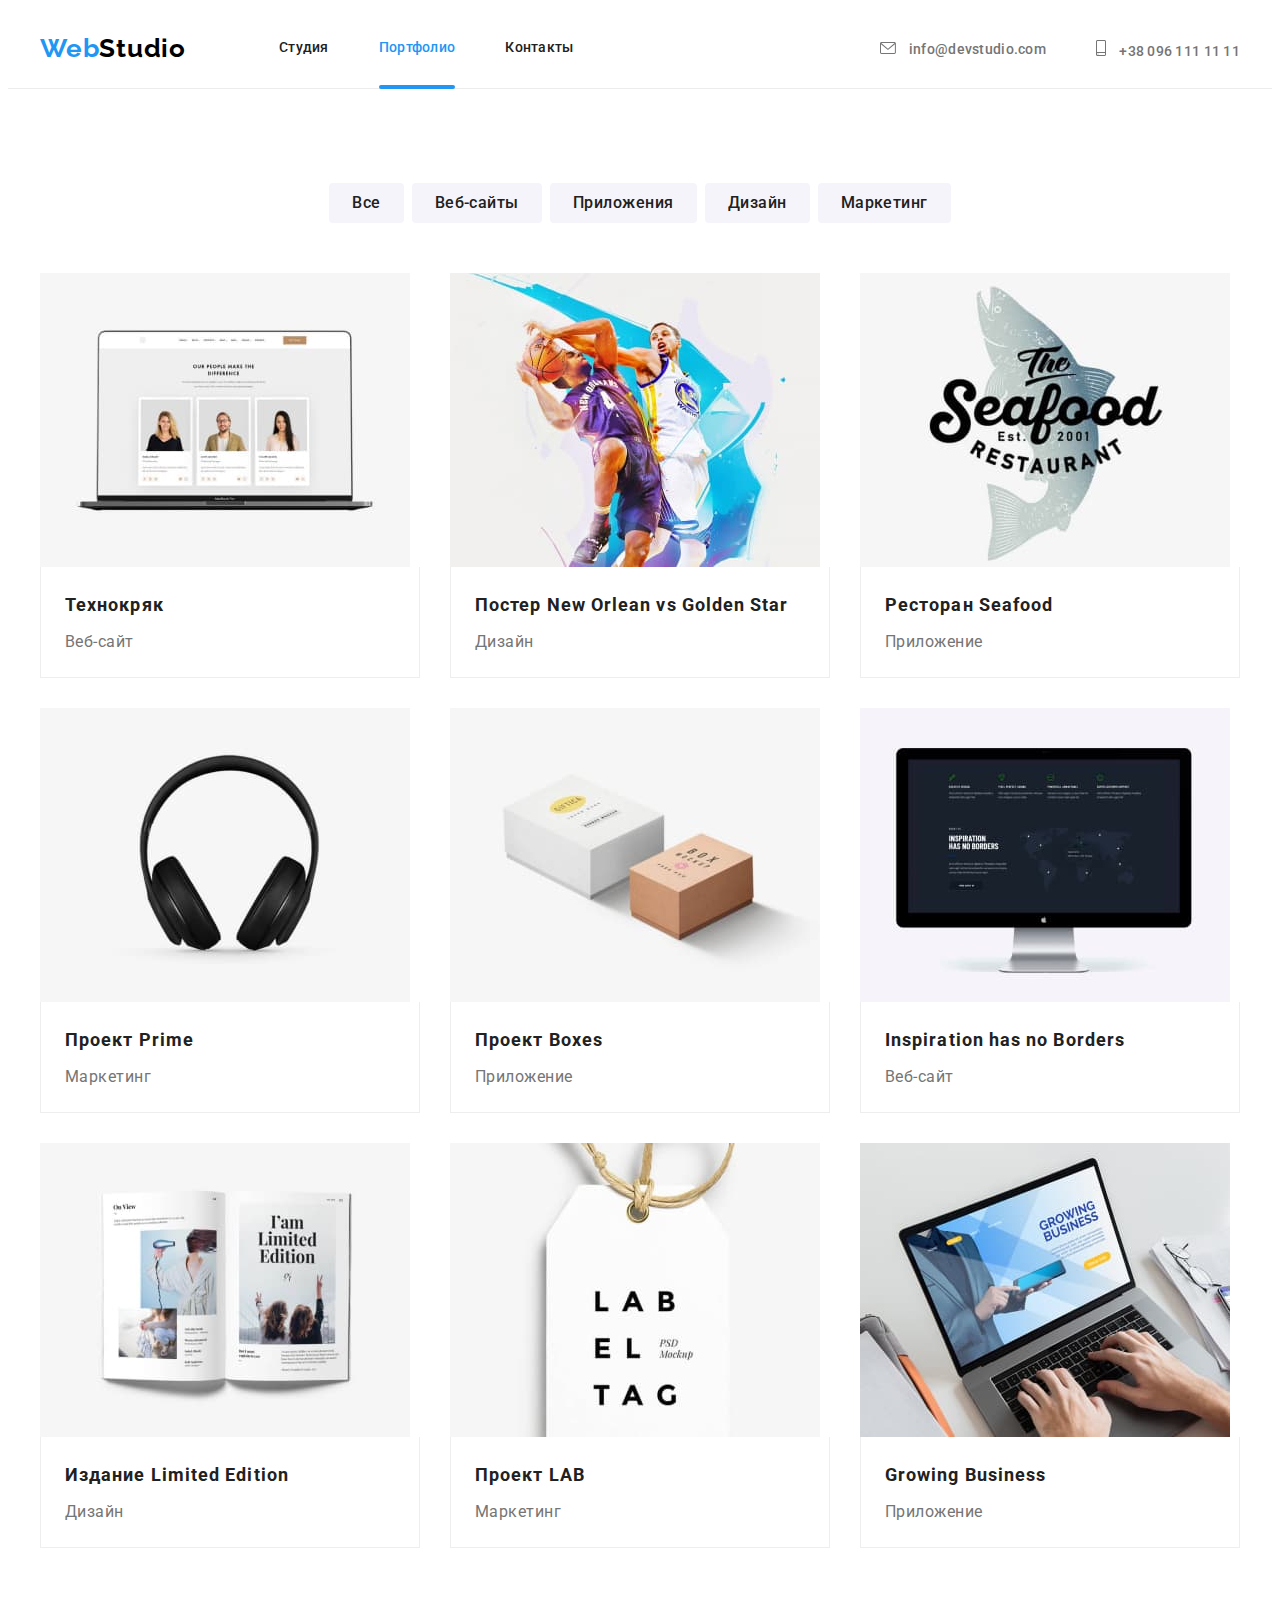
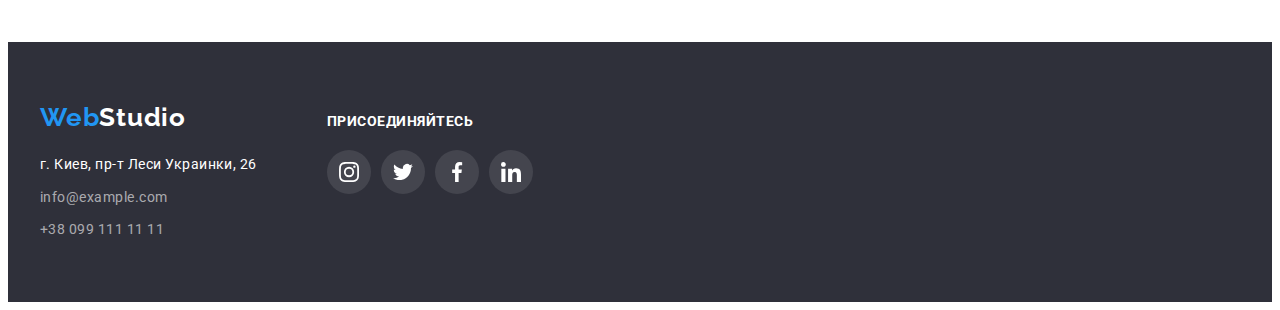
==== portfolio.html @ 444ab46c "Добавляет файлы" ====
<!DOCTYPE html>
<html lang="ru">
<head>
    <meta charset="UTF-8">
    <meta http-equiv="X-UA-Compatible" content="IE=edge">
    <meta name="viewport" content="width=device-width, initial-scale=1.0">
    <title>Portfolio</title>
    <link rel="preconnect" href="https://fonts.googleapis.com">
    <link rel="preconnect" href="https://fonts.gstatic.com" crossorigin>
    <link href="https://fonts.googleapis.com/css2?family=Raleway:wght@700&family=Roboto:wght@400;500;700;900&display=swap"
        rel="stylesheet">
    <link rel="stylesheet" href="https://cdnjs.cloudflare.com/ajax/libs/modern-normalize/1.1.0/modern-normalize.min.css"
        integrity="sha512-wpPYUAdjBVSE4KJnH1VR1HeZfpl1ub8YT/NKx4PuQ5NmX2tKuGu6U/JRp5y+Y8XG2tV+wKQpNHVUX03MfMFn9Q=="
        crossorigin="anonymous" referrerpolicy="no-referrer" />
    <link rel="stylesheet" href="./css/style.css" />
</head>
<body>
    <header class="header">
        <div class="container">
            <nav class="header-nav">
                <a href="" lang="en" class="logo-web">Web<span lang="en" class="logo-studio">Studio</span>
                </a>
                <ul class="site-nav list">
                    <li class="item"><a href="./index.html" class="link">Студия</a></li>
                    <li class="item"><a href="./portfolio.html" class="link current">Портфолио</a></li>
                    <li class="item"><a href="" class="link">Контакты</a></li>
                </ul>
            </nav>
            <ul class="header-list list">
                <li class="item">
                    <a href="mailto:info@devstudio.com" class="link-mail">
                        <svg class="mail-icon" width="16" height="12">
                            <use href="./images/icons.svg#mail"></use>
                        </svg>
                        info@devstudio.com</a>
                </li>
                <li class="item">
                    <a href="tel:+380961111111" class="link-tel">
                        <svg class="tel-icon" width="10" height="16">
                            <use href="./images/icons.svg#tel"></use>
                        </svg>
                        +38 096 111 11 11</a>
                </li>
            </ul>
        </div>
    </header>
    <main>
        <section class="section">
            <div class="container">
                <h1 class="visually-hidden">Наши проекты</h1>
                <ul class="filters list">
                    <li class="item"><button type="button" class="button">Все</button></li>
                    <li class="item"><button type="button" class="button">Веб-сайты</button></li>
                    <li class="item"><button type="button" class="button">Приложения</button></li>
                    <li class="item"><button type="button" class="button">Дизайн</button></li>
                    <li class="item"><button type="button" class="button">Маркетинг</button></li>
                </ul>
                <ul class="project-list list">
                    <li class="project-item">
                        <a href="" class="project-item-link">
                            <div class="project-overlay">
                                <img 
                                src="./images/project1.jpg" 
                                alt
                                width="370"
                                height="294"/>
                                <p class="text-overlay">Технокряк это современная площадка распространения коронавируса. Компании используют эту
                                    платформу для цифрового шпионажа и атак на защищённые сервера конкурентов.</p>
                            </div>
                            <div class="project-item-content">
                                <h2 class="title">Технокряк</h2>
                                <p class="text">Веб-сайт</p>
                            </div>
                        </a>
                    </li>
                    <li class="project-item">
                        <a href="" class="project-item-link">
                            <div class="project-overlay">
                                <img 
                                src="./images/project2.jpg" 
                                alt="постер баскетболистов"
                                width="370"
                                height="294"/>
                                <p class="text-overlay">Технокряк это современная площадка распространения коронавируса. Компании используют эту
                                    платформу для цифрового шпионажа и атак на защищённые сервера конкурентов.</p>
                            </div>
                            <div class="project-item-content">
                                <h2 class="title">Постер <span lang="en">New Orlean vs Golden Star</span></h2>
                                <p class="text">Дизайн</p>
                            </div>
                        </a>
                    </li>
                    <li class="project-item">
                        <a href="" class="project-item-link">
                            <div class="project-overlay">
                                <img 
                                src="./images/project3.jpg" 
                                alt="логотип морского ресторана"
                                width="370"
                                height="294"/>
                                <p class="text-overlay">Технокряк это современная площадка распространения коронавируса. Компании используют эту
                                    платформу для цифрового шпионажа и атак на защищённые сервера конкурентов.</p>
                            </div>
                            <div class="project-item-content">
                                <h2 class="title">Ресторан <span lang="en">Seafood</span></h2>
                                <p class="text">Приложение</p>
                            </div>
                        </a>
                    </li>
                    <li class="project-item">
                        <a href="" class="project-item-link">
                            <div class="project-overlay">
                                <img 
                                src="./images/project4.jpg" 
                                alt="беспроводные наушники"
                                width="370"
                                height="294"/>
                                <p class="text-overlay">Технокряк это современная площадка распространения коронавируса. Компании используют эту
                                    платформу для цифрового шпионажа и атак на защищённые сервера конкурентов.</p>
                            </div>
                            <div class="project-item-content">
                                <h2 class="title">Проект <span lang="en">Prime</span></h2>
                                <p class="text">Маркетинг</p>
                            </div>
                        </a>
                    </li>
                    <li class="project-item">
                        <a href="" class="project-item-link">
                            <div class="project-overlay">
                                <img 
                                src="./images/project5.jpg" 
                                alt="белая и коричневая коробки"
                                width="370"
                                height="294"/>
                                <p class="text-overlay">Технокряк это современная площадка распространения коронавируса. Компании используют эту
                                    платформу для цифрового шпионажа и атак на защищённые сервера конкурентов.</p>
                            </div>
                            <div class="project-item-content">
                                <h2 class="title">Проект <span lang="en">Boxes</span></h2>
                                <p class="text">Приложение</p>
                            </div>
                        </a>
                    </li>
                    <li class="project-item">
                        <a href="" class="project-item-link">
                            <div class="project-overlay">
                                <img 
                                src="./images/project6.jpg" 
                                alt="монитор"
                                width="370"
                                height="294"/>
                                <p class="text-overlay">Технокряк это современная площадка распространения коронавируса. Компании используют эту
                                    платформу для цифрового шпионажа и атак на защищённые сервера конкурентов.</p>
                            </div>
                            <div class="project-item-content">
                                <h2 lang="en" class="title">Inspiration has no Borders</h2>
                                <p class="text">Веб-сайт</p>
                            </div>
                        </a>
                    </li>
                    <li class="project-item">
                        <a href="" class="project-item-link">
                            <div class="project-overlay">
                                <img 
                                src="./images/project7.jpg" 
                                alt="раскрытая книга"
                                width="370"
                                height="294"/>
                                <p class="text-overlay">Технокряк это современная площадка распространения коронавируса. Компании используют эту
                                    платформу для цифрового шпионажа и атак на защищённые сервера конкурентов.</p>
                            </div>
                            <div class="project-item-content">
                                <h2 class="title">Издание <span lang="en">Limited Edition</span></h2>
                                <p class="text">Дизайн</p>
                            </div>
                        </a>
                    </li>
                    <li class="project-item">
                        <a href="" class="project-item-link">
                            <div class="project-overlay">
                                <img 
                                src="./images/project8.jpg" 
                                alt="белая бирка с латинскими буквами"
                                width="370"
                                height="294"/>
                                <p class="text-overlay">Технокряк это современная площадка распространения коронавируса. Компании используют эту
                                    платформу для цифрового шпионажа и атак на защищённые сервера конкурентов.</p>
                            </div>
                            <div class="project-item-content">
                                <h2 class="title">Проект <span lang="en">LAB</span></h2>
                                <p class="text">Маркетинг</p>
                            </div>
                        </a>
                    </li>
                    <li class="project-item">
                        <a href="" class="project-item-link">
                            <div class="project-overlay">
                                <img 
                                src="./images/project9.jpg" 
                                alt="разработчик пишет приложение на ноутбуке"
                                width="370"
                                height="294"/>
                                <p class="text-overlay">Технокряк это современная площадка распространения коронавируса. Компании используют эту
                                    платформу для цифрового шпионажа и атак на защищённые сервера конкурентов.</p>
                            </div>
                            <div class="project-item-content">
                                <h2 lang="en" class="title">Growing Business</h2>
                                <p class="text">Приложение</p>
                            </div>
                        </a>
                    </li>
                </ul>
            </div>
        </section>
    </main>
    <footer class="footer">
        <div class="container footer-container">
            <div class="address-container">
                <a href="" lang="en" class="logo-web">Web<span lang="en" class="logo-studio">Studio</span>
                </a>
                <address>
                    <ul class="address-list list">
                        <li class="item">
                            <a href="https://www.google.com/maps/d/viewer?msa=0&mid=10uSM3H-mIU3GznYo2szRIEphczw&ll=50.42732700000001%2C30.538092&z=17#:~:text=%3Ciframe%20src%3D%22https%3A//www.google.com/maps/d/embed%3Fmid%3D10uSM3H%2DmIU3GznYo2szRIEphczw%26ehbc%3D2E312F%22%20width%3D%22640%22%20height%3D%22480%22%3E%3C/iframe%3E"
                                target="_blank" rel="noopener noreferrer nofollow" class="link-address">г. Киев, пр-т Леси
                                Украинки, 26
                            </a>
                        </li>
                        <li class="item">
                            <a href="mailto:info@example.com" class="link-mail">info@example.com</a>
                        </li>
                        <li class="item">
                            <a href="tel:+380991111111" class="link-tel">+38 099 111 11 11</a>
                        </li>
                    </ul>
                </address>
            </div>
            <div class="footer-socials">
                <p class="text">присоединяйтесь</p>
                <ul class="social-links list">
                    <li class="item">
                        <a href="" class="footer-social link">
                            <svg class="icon" width="20" height="20">
                                <use href="./images/icons.svg#instagram"></use>
                            </svg>
                        </a>
                    </li>
                    <li class="item">
                        <a href="" class="footer-social link">
                            <svg class="icon" width="20" height="20">
                                <use href="./images/icons.svg#twitter"></use>
                            </svg>
                        </a>
                    </li>
                    <li class="item">
                        <a href="" class="footer-social link">
                            <svg class="icon" width="20" height="20">
                                <use href="./images/icons.svg#facebook"></use>
                            </svg>
                        </a>
                    </li>
                    <li class="item">
                        <a href="" class="footer-social link">
                            <svg class="icon" width="20" height="20">
                                <use href="./images/icons.svg#linkedin"></use>
                            </svg>
                        </a>
                    </li>
                </ul>
            </div>
        </div>
    </footer>
</body>
</html>
---- css/style.css ----
/* цвет основного текста: #757575 */
/* цвет вторичного текста: #212121 */
/* акцент: #2196F3 */
/* белый цвет: #FFFFFF */
/* черный цвет: #000000 */
/* вторичный цвет фона страницы: #F5F4FA */
/* цвет фона герой: #C4C4C4 */
/* цвет градиента герой: rgba(47, 48, 58, 0.4) */ 
/* цвет фона футера: #2F303A */
/* цвет фона кнопки заказать услугу: #188CE8 */
/* цвет текста почты и телефона в футере: rgba(255, 255, 255, 0.6) */
/* цвет канта карточек проекта: #EEEEEEE */
/* цвет границы хэдера: #ECECEC */
/* цвет иконок социальных сетей в нашей команде: #AFB1B8 */
/* цвет фона иконок футера: rgba(255, 255, 255, 0.1) */
/* цвет фона label: rgba(47, 48, 58, 0.8) */
/* цвет фона overlay модального окна: rgba(0, 0, 0, 0.2) */
/* цвет фона overlay карточки проекта: rgba(33, 150, 243, 0.9) */

/* отступ между карточками: 30px */
/* функция временного перехода: cubic-bezier(0.4, 0, 0.2, 1) */

/* -----Общие стили----- */
:root {
    --primary-text-color: #757575;
    --title-text-color:  #212121;
    --accent-color: #2196F3;
    --white-color: #FFFFFF;
    --black-color: #000000;
    --secondary-background-color: #F5F4FA;
    --background-color-hero: #C4C4C4;
    --background-color-gradient: rgba(47, 48, 58, 0.4);
    --background-footer-color: #2F303A;
    --background-color-btn-order: #188CE8;
    --text-adress-color: rgba(255, 255, 255, 0.6);
    --border-project-color: #EEEEEE;
    --border-header-color: #ECECEC;
    --icon-color: #AFB1B8;
    --icon-background-footer: rgba(255, 255, 255, 0.1);
    --background-color-label: rgba(47, 48, 58, 0.8);
    --background-overlay-modal: rgba(0, 0, 0, 0.2);
    --overlay-project-card: rgba(33, 150, 243, 0.9);

    --card-gap: 30px;
    --timing-function: cubic-bezier(0.4, 0, 0.2, 1);
}

p, h1, h2, h3, h4, h5, h6 {
    margin: 0;
}

img {
    display: block; 
    max-width: 100%;
    height: auto;
}

body {
    background-color: var(--white-color);
    color: var(--primary-text-color);
    font-family: "Roboto", sans-serif;
    letter-spacing: 0.03em;
}

.list {
    list-style: none;
    margin: 0;
    padding: 0;
}

a {
    text-decoration: none;
}

.container {
    width: 1200px;
    padding-left: 15px;
    padding-right: 15px;
    margin-right: auto;
    margin-left: auto;
}

.visually-hidden {
    position: absolute;
    white-space: nowrap;
    width: 1px;
    height: 1px;
    overflow: hidden;
    border: 0;
    padding: 0;
    clip: rect(0 0 0 0);
    clip-path: inset(50%);
    margin: -1px;
}

/*-----Стили вебстудии----- */

/* Верхняя линия */

.header {
    border-bottom: 1px solid var(--border-header-color);
}

.header .container {
    display: flex;
    align-items: center;
}

.header-nav {
    display: flex;
    align-items: center;
}

.logo-web, .logo-studio {
    color: var(--accent-color);
    font-family: Raleway;
    font-weight: 700;
    font-size: 26px;
    line-height: 1.19;
    letter-spacing: 0.03em;
}

.logo-studio {
    color: var(--black-color);
}

.site-nav {
    display: flex;
    margin-left: 93px;
    align-items: center;
}

.site-nav .item + .item {
    margin-left: 50px;
}

.site-nav .link {
    display: block;
    padding-top: 32px;
    padding-bottom: 32px;

    color: var(--title-text-color);
    font-weight: 500;
    font-size: 14px;
    line-height: 1.14;
    letter-spacing: 0.02em;

    transition: color 250ms var(--timing-function);
}

.site-nav .link:hover, .site-nav .link:focus {
    color: var(--accent-color);
}

.site-nav .link.current {
    position: relative;
    color: var(--accent-color);
}

.site-nav .link.current::after {
    content: '';
    position: absolute;
    left: 0;
    bottom: -1px;

    width: 100%;
    height: 4px;
    border-radius: 2px;
    background-color: var(--accent-color);
}

.header-list {
    display: flex;
    margin-left: auto;
    align-items: center;
}

.header-list .item + .item {
    margin-left: 50px;
}

.header-list .link-mail, .header-list .link-tel {
    display: block;
    padding-top: 32px;
    padding-bottom: 32px;

    color: var(--primary-text-color);
    font-weight: 500;
    font-size: 14px;
    line-height: 1.14px;
    letter-spacing: 0.02em;

    transition: color 250ms var(--timing-function);
}

.header-list .link-mail:hover, .header-list .link-mail:focus {
    color: var(--accent-color);
}

.mail-icon {
    margin-right: 10px;
    fill: currentColor;
}

.header-list .link-tel:hover, .header-list .link-tel:focus {
    color: var(--accent-color);
}

.tel-icon {
    margin-right: 10px;
    fill: currentColor;
}

/* Герой */

.hero {
    max-width: 1600px;
    height: 600px;
    padding-top: 200px;
    padding-bottom: 200px;
    margin-right: auto;
    margin-left: auto;

    background-color: var(--background-color-hero);  
    background-image: linear-gradient(to right, var(--background-color-gradient), var(--background-color-gradient)), 
    url(../images/hero.jpg);
    background-repeat: no-repeat;
    background-position: center;
    background-size: cover;
    text-align: center;
}

.hero-title {
    width: 696px;
    margin-right: auto;
    margin-left: auto;
    margin-bottom: 30px;

    color: var(--white-color);
    font-weight: 900;
    font-size: 44px;
    line-height: 1.36;
    text-align: center;
    letter-spacing: 0.06em;
}

.hero-btn {
    display: inline-block;
    min-width: 200px;
    border: 1px solid transparent;
    border-radius: 4px;
    padding: 10px 32px;
    cursor: pointer;

    background-color: var(--accent-color);
    color: var(--white-color);
    font-family: inherit;
    font-weight: 700;
    font-size: 16px;
    line-height: 1.87;
    text-align: center;
    letter-spacing: 0.06em;

    transition: background-color 250ms var(--timing-function);
}

.hero-btn:hover, .hero-btn:focus {
    background-color: var(--background-color-btn-order);
}

.backdrop {
    position: fixed;
    top: 0;
    left: 0;

    width: 100vw;
    height: 100vh;
    background-color: var(--background-overlay-modal);
    opacity: 1;

    transition: opacity 250ms var(--timing-function),
    visibility 250ms var(--timing-function);
}

.backdrop.is-hidden {
    opacity: 0;
    pointer-events: none;
    visibility: hidden;
}

.backdrop.is-hidden .modal {
    transform: translate(-50%, -50%) scale(0.5);

}

.modal {
    position: absolute;
    top: 50%;
    left: 50%;
    transform: translate(-50%, -50%) scale(1);

    width: 528px;
    min-height: 581px;
    border-radius: 4px;

    background-color: var(--white-color);
    box-shadow: 0px 1px 3px rgba(0, 0, 0, 0.12), 
    0px 1px 1px rgba(0, 0, 0, 0.14), 
    0px 2px 1px rgba(0, 0, 0, 0.2);

    transition: transform 250ms var(--timing-function),
    box-shadow 250ms var(--timing-function);
}

.close-button {
    position: absolute;
    top: 8px;
    right: 8px;

    width: 30px;
    height: 30px;
    border: 1px solid rgba(0, 0, 0, 0.1);
    border-radius: 50%;
    cursor: pointer;
    background-color: transparent;
}

/* Section */

.section {
    padding-top: 94px;
    padding-bottom: 94px;
}

.section-title {
    margin-bottom: 50px;

    color: var(--title-text-color);
    font-size: 36px;
    line-height: 1.17;
    text-align: center;    
}

/* Особенности */

.section.features {
    padding-bottom: 0;
}

.feature-list {
    display: flex;
}

.feature-list .item {
    width: 270px;
}

.feature-list .item + .item {
    margin-left: var(--card-gap);
}

.feature-icons {
    display: flex;
    width: 100%;
    height: 120px;
    justify-content: center;
    align-items: center;
    margin-bottom: var(--card-gap);
    background-color: var(--secondary-background-color);
}

.feature-list .title {
    margin-bottom: 10px;

    color: var(--title-text-color);
    font-size: 14px;
    line-height: 1.14;
    text-transform: uppercase;
}

.feature-list .text {
    font-size: 14px;
    line-height: 1.71;
}

/* Чем мы занимаемся */

.work-list {
    display: flex;
    margin-left:calc(-1 * var(--card-gap));
}

.work-item {
    position: relative;
    flex-basis: calc(100% / 3 - var(--card-gap));
    margin-left: var(--card-gap);
    z-index: -1;
}

.work-item > .text {
    position: absolute;
    left: 0;
    bottom: 0;

    width: 100%;
    padding-top: 27px;
    padding-bottom: 27px;

    font-weight: 700;
    font-size: 14px;
    line-height: 1.14;
    text-align: center;
    text-transform: uppercase;
    background-color: var(--background-color-label);
    color: var(--white-color);
}

/* Наша команда */

.team {
    background-color: var(--secondary-background-color);
    margin-right: auto;
    margin-left: auto;
}

.team-list {
    display: flex;
    margin-left: calc(-1 * var(--card-gap));
}

.team-item {
    flex-basis: calc(100% / 4 - var(--card-gap));
    box-shadow: 0px 1px 3px rgba(0, 0, 0, 0.12),
    0px 1px 1px rgba(0, 0, 0, 0.14),
    0px 2px 1px rgba(0, 0, 0, 0.2);
    border-radius: 0px 0px 4px 4px;
    margin-left: var(--card-gap);

    background-color: var(--white-color);
}

.team-item-content {
    padding-top: 30px;
    padding-bottom: 30px;
}

.team-name {
    margin-bottom: 10px;

    color: var(--title-text-color);
    font-weight: 500;
    font-size: 16px;
    line-height: 1.19;
    text-align: center;
}

.team-position {
    font-size: 16px;
    line-height: 1.19;
    text-align: center;
    margin-bottom: 16px;
}

.social-links {
    display: flex;
    justify-content: center;
}

.social-links .item + .item {
    margin-left: 10px;
}

.team-social-link {
    display: flex;
    width: 44px;
    height: 44px;
    justify-content: center;
    align-items: center;
    border-radius: 50%;
    
    color: var(--icon-color);

    transition: color 250ms var(--timing-function), 
    background-color 250ms var(--timing-function);
}

.team-social-link:hover, .team-social-link:focus {
    color: var(--white-color);
    background-color: var(--accent-color);
}

.team-social-link .icon {
    fill: currentColor;
}

/* Постоянные клиенты */

.clients {
    display: flex;
    margin-left: calc(-1 * var(--card-gap));
}

.clients .item {
    flex-basis: calc(100% / 6 - var(--card-gap));
    margin-left: var(--card-gap);
}

.client-link {
    display: flex;
    width: 100%;
    height: 92px;
    justify-content: center;
    align-items: center;
    border: 1px solid var(--icon-color);
    border-radius: 4px;

    color: var(--icon-color);

    transition: color 250ms var(--timing-function), 
    border 250ms var(--timing-function);
}

.client-link:hover, .client-link:focus {
    border: 1px solid var(--accent-color);
    color: var(--accent-color);
}

.client-icon {
    fill: currentColor;
}

/* Footer */

.footer {
    padding-top: 60px;
    padding-bottom: 60px;

    background-color: var(--background-footer-color);
}

.footer-container {
    display: flex;
    align-items: baseline;
}

.footer a {
    display: block;
}

.address-container {
    margin-right: 70px;
}

.footer .logo-web, .footer .logo-studio {
    margin-bottom: 20px;
    color:  var(--accent-color);
    font-family: Raleway;
    font-style: normal;
    font-weight: 700;
    font-size: 26px;
    line-height: 1.19;
    letter-spacing: 0.03em;
}

.footer .logo-studio {
    color: var(--white-color);
}

.address-list .item:not(:last-child) {
    margin-bottom: 9px;
}

.link-address {
    color: var(--white-color);
    font-style: normal;
    font-size: 14px;
    line-height: 1.71;

    transition: color 250ms var(--timing-function);
}

.link-address:hover, .link-address:focus {
    color: var(--accent-color);
}

.address-list .link-mail {
    color: var(--text-adress-color);
    font-style: normal;
    font-size: 14px;
    line-height: 1.71;

    transition: color 250ms var(--timing-function);
} 

.address-list .link-mail:hover, .address-list .link-mail:focus {
    color: var(--accent-color);
}

.address-list .link-tel {
    color: var(--text-adress-color);
    font-style: normal;
    font-size: 14px;
    line-height: 1.71;

    transition: color 250ms var(--timing-function);
} 

.address-list .link-tel:hover, .address-list .link-tel:focus {
    color: var(--accent-color);
}


.footer-socials .text {
    margin-bottom: 20px;

    font-weight: 700;
    font-size: 14px;
    line-height: 1.14;
    text-transform: uppercase;
    color: var(--white-color);
}

.footer-social.link {
    display: flex;
    width: 44px;
    height: 44px;
    border-radius: 50%;
    justify-content: center;
    align-items: center;

    background-color: var(--icon-background-footer);
    color: var(--white-color);

    transition: background-color 250ms var(--timing-function);
}

.footer-social.link:hover, .footer-social.link:focus {
    background-color: var(--accent-color);
}

.footer-social .icon {
    fill: currentColor;
}


/*-----Стили страницы портфолио----- */

/* Фильтры */

.filters {
    display: flex;
    justify-content: center;
    margin-bottom: 50px;
}

.filters .item + .item {
    margin-left: 8px;
}

.filters .button {
    display: inline-block;
    border: 1px solid transparent;
    border-radius: 4px;
    min-width: 73px;
    padding: 6px 22px;
    cursor: pointer;

    background-color: var(--secondary-background-color);
    color: var(--title-text-color);
    font-family: inherit;
    font-weight: 500;
    font-size: 16px;
    line-height: 1.62;
    text-align: center;
    letter-spacing: 0.03em;

    transition: background-color 250ms var(--timing-function),
    color 250ms var(--timing-function),
    box-shadow 250ms var(--timing-function);
}

.filters .button:hover, .filters .button:focus {
    background-color: var(--accent-color);
    color: var(--white-color);
    box-shadow: 0px 3px 1px rgba(0, 0, 0, 0.1), 
    0px 1px 2px rgba(0, 0, 0, 0.08), 
    0px 2px 2px rgba(0, 0, 0, 0.12);
}

/* Проекты */

.project-list {
    display: flex;
    flex-wrap: wrap;
    margin-top: calc(-1 * var(--card-gap));
    margin-left: calc(-1 * var(--card-gap));
}

.project-item {
    flex-basis: calc(100% / 3 - var(--card-gap));
    margin-top: var(--card-gap);
    margin-left: var(--card-gap);
    background-color: var(--white-color);
}

.project-item-link {
    display: block;
    transition: box-shadow 250ms var(--timing-function);
}

.project-item-link:hover, .project-item-link:focus {
    box-shadow: 0px 1px 1px rgba(0, 0, 0, 0.12), 
    0px 4px 4px rgba(0, 0, 0, 0.06), 
    1px 4px 6px rgba(0, 0, 0, 0.16);
}

.project-overlay {
    position: relative;
    overflow: hidden;
}

.text-overlay {
    position: absolute;
    top: 0;
    left: 0;

    width: 100%;
    height: 101%;
    padding: 63px 24px;

    font-size: 18px;
    line-height: 1.56;
    color: var(--white-color);
    background-color: var(--overlay-project-card);

    transform: translateY(100%);
    transition: transform 250ms var(--timing-function);
}

.project-item-link:hover .text-overlay, .project-item-link:focus .text-overlay {
    transform: translateY(0);
}

.project-item-content {
    padding: 20px 24px;
    border-right: 1px solid var(--border-project-color);
    border-bottom: 1px solid var(--border-project-color);
    border-left: 1px solid var(--border-project-color);
}

.project-item-content .title {
    margin-bottom: 4px;

    color: var(--title-text-color);
    font-size: 18px;
    line-height: 2;
    letter-spacing: 0.06em;
}

.project-item-content .text {
    color: var(--primary-text-color);
    font-size: 16px;
    line-height: 1.87;
}
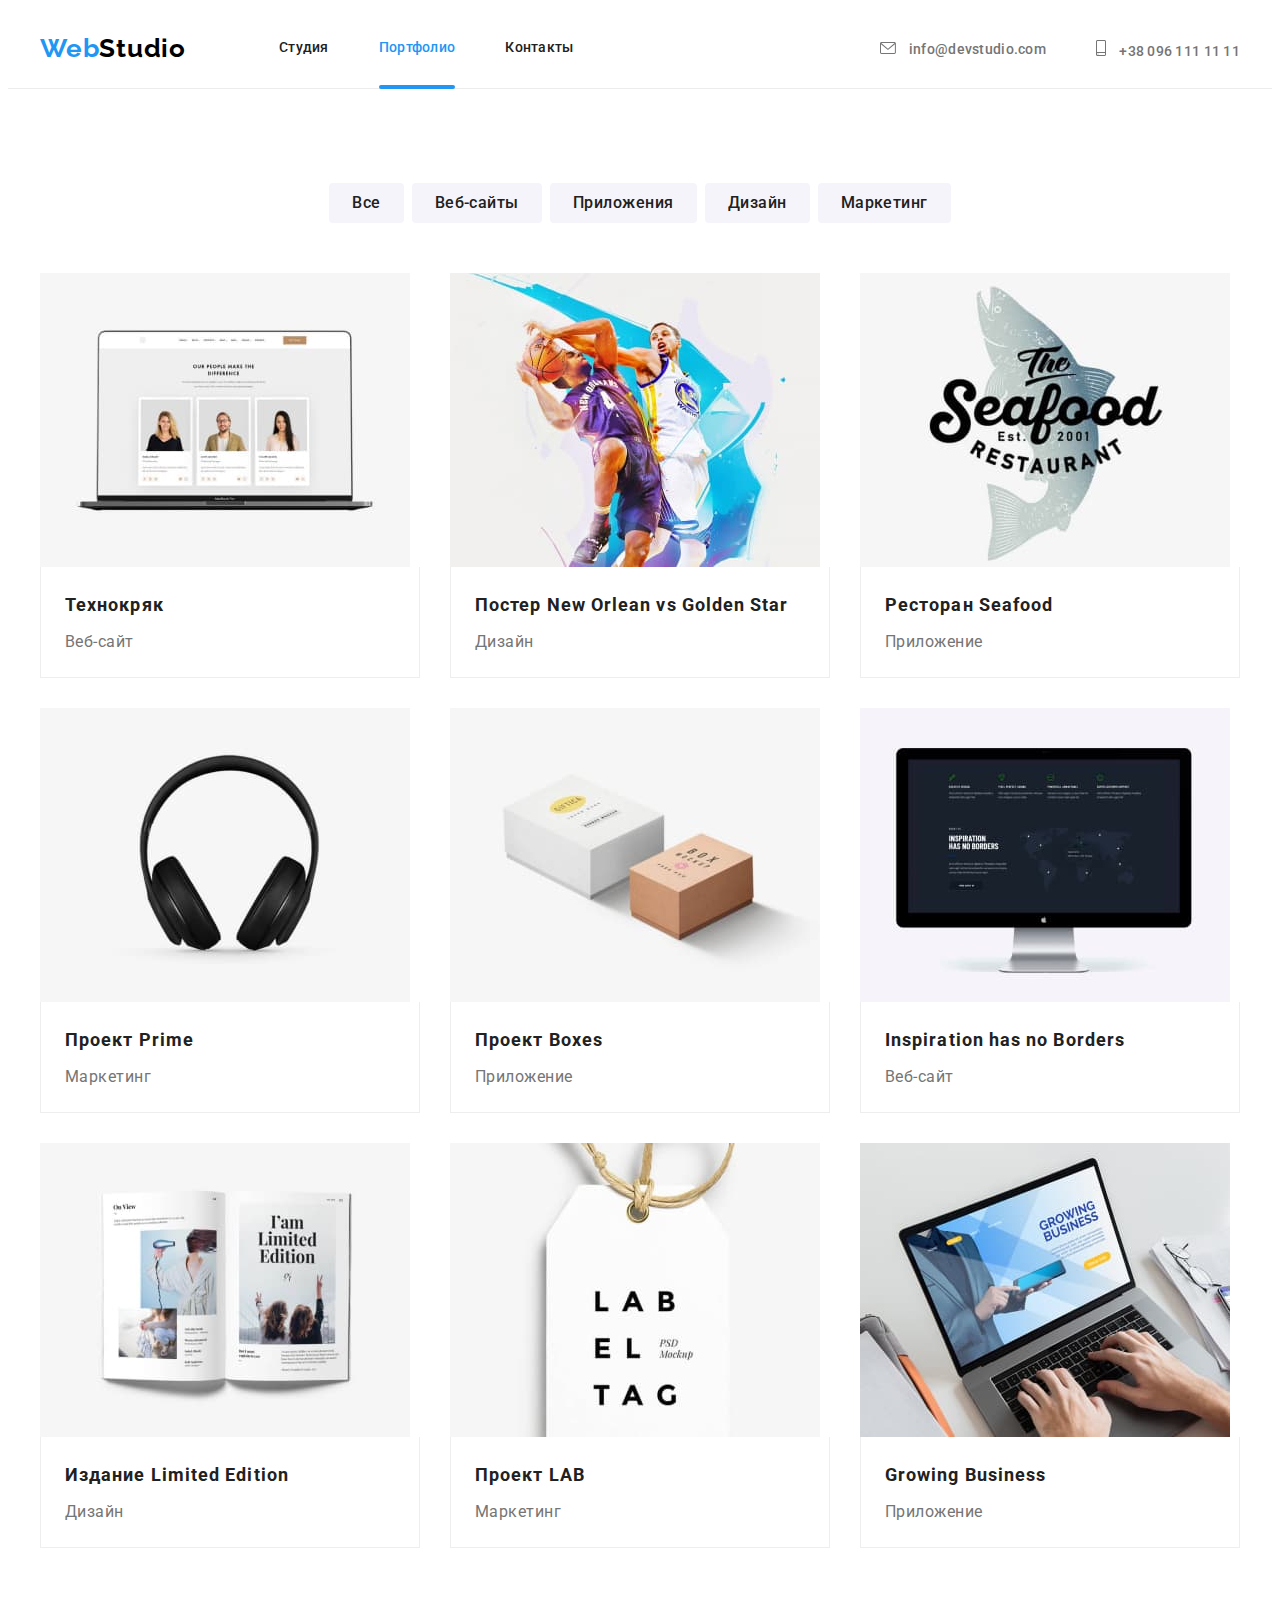
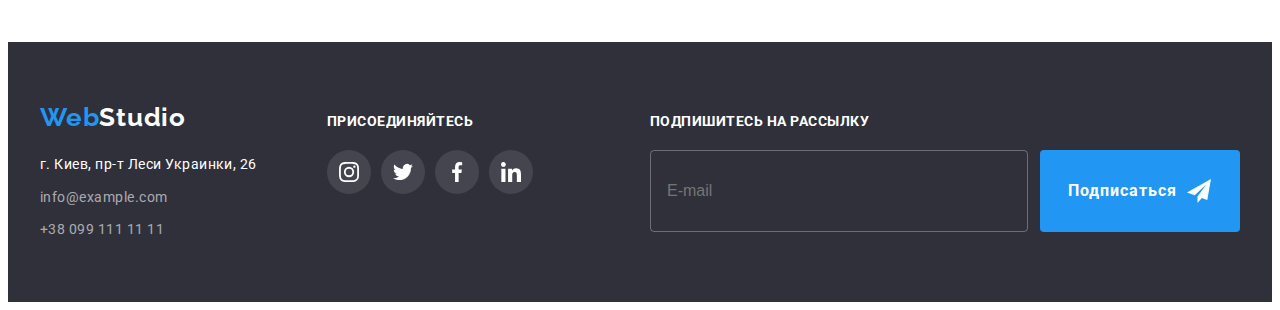
==== commit 2a7f6332: "Добавляет разметку форм и стилизирует их" ====
--- a/portfolio.html
+++ b/portfolio.html
@@ -236,7 +236,7 @@
                 </address>
             </div>
             <div class="footer-socials">
-                <p class="text">присоединяйтесь</p>
+                <p class="text">Присоединяйтесь</p>
                 <ul class="social-links list">
                     <li class="item">
                         <a href="" class="footer-social link">
@@ -268,6 +268,17 @@
                     </li>
                 </ul>
             </div>
+            <form class="footer-form">
+                <p class="text">Подпишитесь на рассылку</p>
+                <div class="email-form">
+                    <input type="email" name="mail" placeholder="E-mail" class="form-input"/>
+                    <button type="submit" class="form-button">Подписаться
+                        <svg class="icon" width="24" height="24">
+                            <use href="./images/icons.svg#send"></use>
+                        </svg>
+                </button>
+                </div>
+            </form>
         </div>
     </footer>
 </body>
--- a/css/style.css
+++ b/css/style.css
@@ -244,10 +244,10 @@
     letter-spacing: 0.06em;
 }
 
-.hero-btn {
+.hero-btn, .email-form .form-button {
     display: inline-block;
     min-width: 200px;
-    border: 1px solid transparent;
+    border: none;
     border-radius: 4px;
     padding: 10px 32px;
     cursor: pointer;
@@ -264,7 +264,8 @@
     transition: background-color 250ms var(--timing-function);
 }
 
-.hero-btn:hover, .hero-btn:focus {
+.hero-btn:hover, .hero-btn:focus,
+.email-form .form-button:hover , .email-form .form-button:focus{
     background-color: var(--background-color-btn-order);
 }
 
@@ -609,8 +610,7 @@
     color: var(--accent-color);
 }
 
-
-.footer-socials .text {
+.footer-socials .text, .footer-form .text {
     margin-bottom: 20px;
 
     font-weight: 700;
@@ -642,6 +642,40 @@
     fill: currentColor;
 }
 
+.footer-form{
+    margin-left: auto;
+}
+
+.email-form{
+    display: flex;
+}
+
+.email-form input[type="email"] {
+    display: inline-block;
+    width: 358px;
+    height: 50px;
+    margin-right: 12px;
+    padding-top: 15px;
+    padding-bottom: 15px;
+    padding-left: 16px;
+    border: 1px solid rgba(255, 255, 255, 0.3);
+    border-radius: 4px;
+
+    font-size: 16px;
+    line-height: 1.25;
+    color: var(--text-adress-color);
+    background-color: transparent;
+}
+
+.email-form .form-button {
+    display: inline-flex;
+    align-items: center;
+    padding: 10px 28px;
+}
+
+.email-form .icon {
+    margin-left: 10px;
+}
 
 /*-----Стили страницы портфолио----- */
 
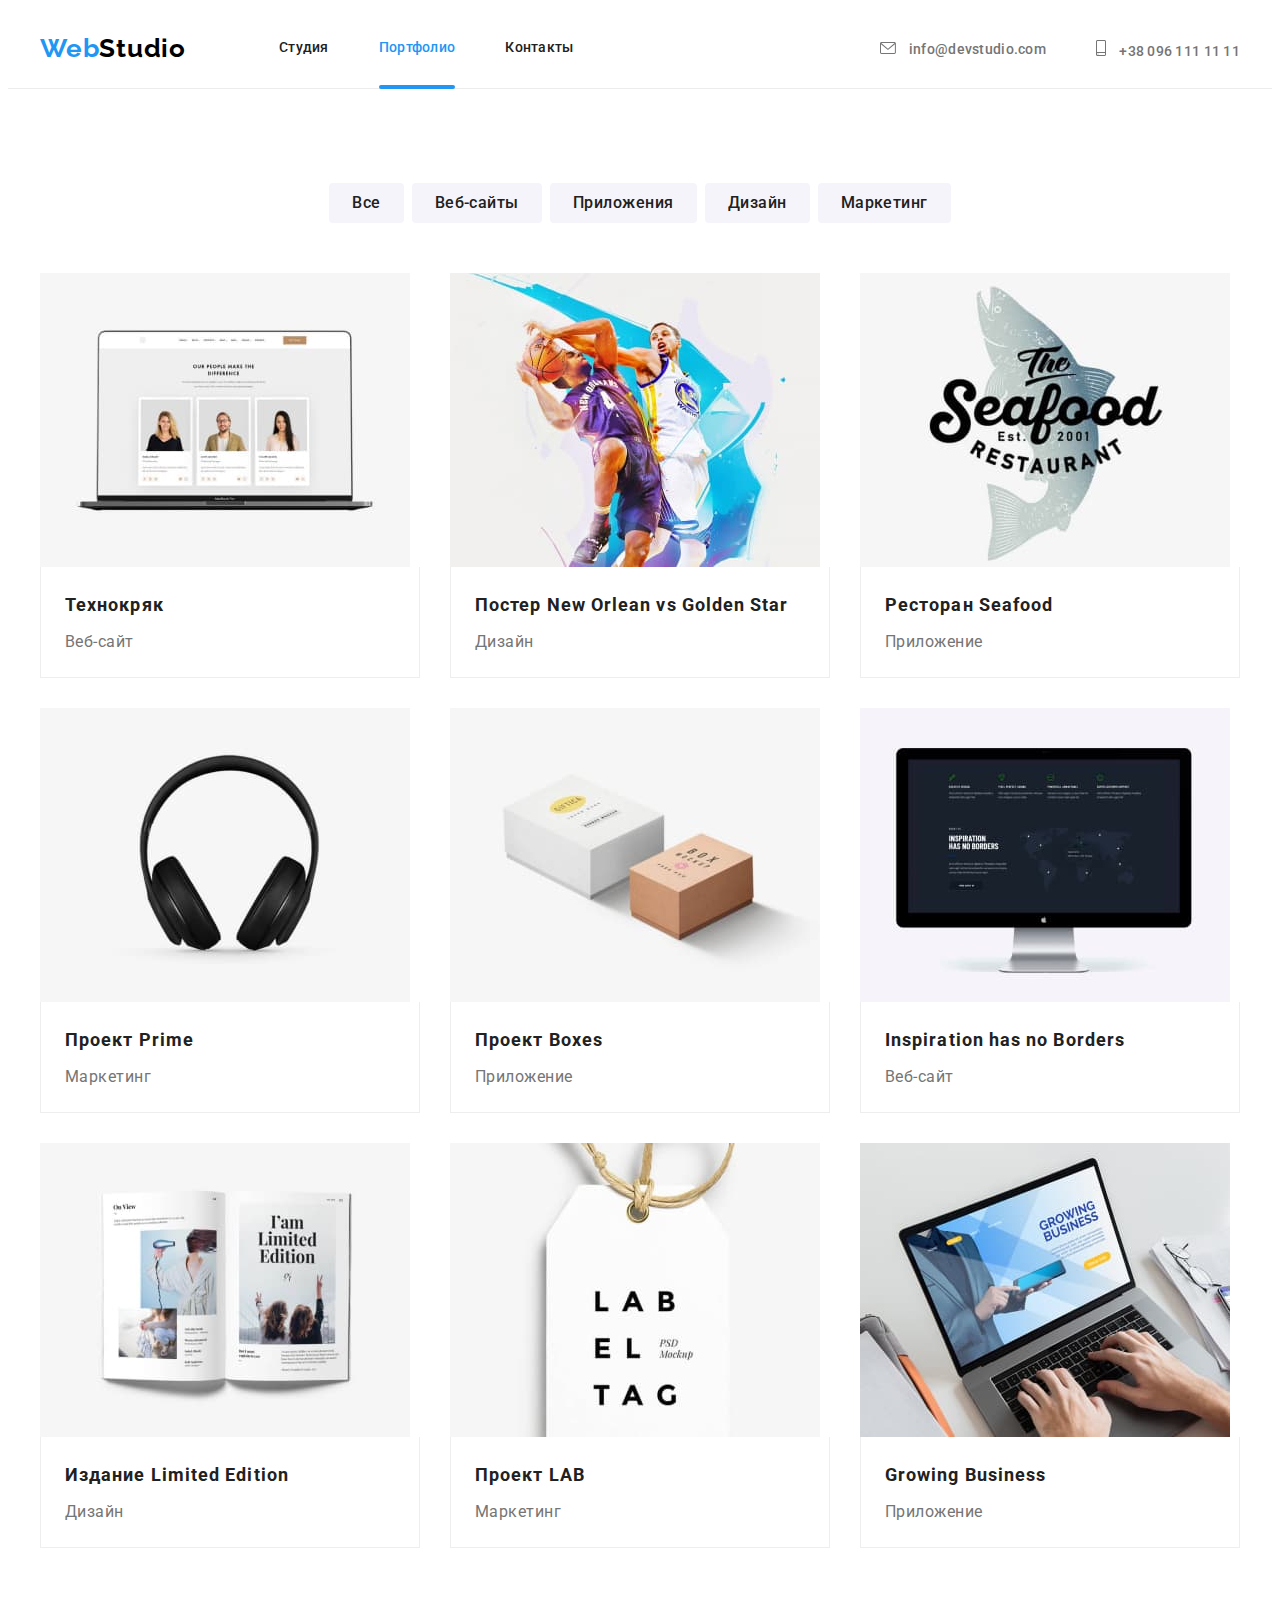
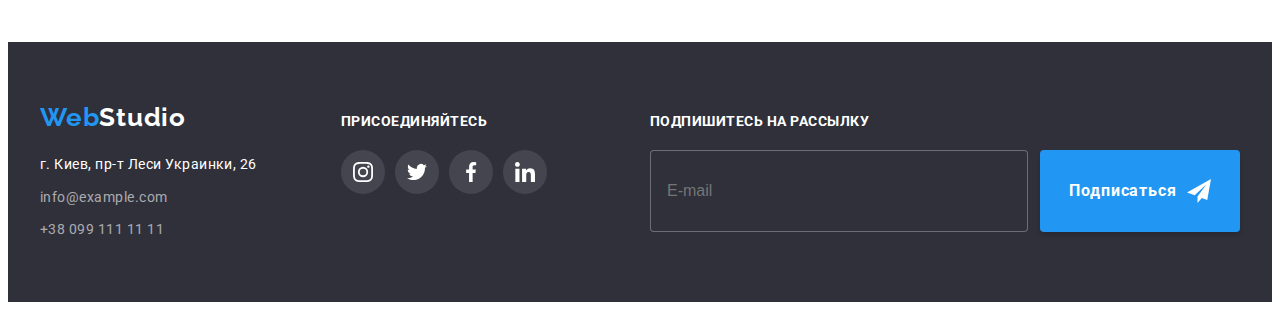
==== commit 13449403: "Добавляет разметку форм и стилизирует их" ====
--- a/portfolio.html
+++ b/portfolio.html
@@ -49,11 +49,11 @@
             <div class="container">
                 <h1 class="visually-hidden">Наши проекты</h1>
                 <ul class="filters list">
-                    <li class="item"><button type="button" class="button">Все</button></li>
-                    <li class="item"><button type="button" class="button">Веб-сайты</button></li>
-                    <li class="item"><button type="button" class="button">Приложения</button></li>
-                    <li class="item"><button type="button" class="button">Дизайн</button></li>
-                    <li class="item"><button type="button" class="button">Маркетинг</button></li>
+                    <li class="item"><button type="button" class="filter-button">Все</button></li>
+                    <li class="item"><button type="button" class="filter-button">Веб-сайты</button></li>
+                    <li class="item"><button type="button" class="filter-button">Приложения</button></li>
+                    <li class="item"><button type="button" class="filter-button">Дизайн</button></li>
+                    <li class="item"><button type="button" class="filter-button">Маркетинг</button></li>
                 </ul>
                 <ul class="project-list list">
                     <li class="project-item">
@@ -272,7 +272,7 @@
                 <p class="text">Подпишитесь на рассылку</p>
                 <div class="email-form">
                     <input type="email" name="mail" placeholder="E-mail" class="form-input"/>
-                    <button type="submit" class="form-button">Подписаться
+                    <button type="submit" class="button">Подписаться
                         <svg class="icon" width="24" height="24">
                             <use href="./images/icons.svg#send"></use>
                         </svg>
--- a/css/style.css
+++ b/css/style.css
@@ -13,7 +13,7 @@
 /* цвет границы хэдера: #ECECEC */
 /* цвет иконок социальных сетей в нашей команде: #AFB1B8 */
 /* цвет фона иконок футера: rgba(255, 255, 255, 0.1) */
-/* цвет фона label: rgba(47, 48, 58, 0.8) */
+/* цвет фона overlay секции about: rgba(47, 48, 58, 0.8) */
 /* цвет фона overlay модального окна: rgba(0, 0, 0, 0.2) */
 /* цвет фона overlay карточки проекта: rgba(33, 150, 243, 0.9) */
 
@@ -37,7 +37,7 @@
     --border-header-color: #ECECEC;
     --icon-color: #AFB1B8;
     --icon-background-footer: rgba(255, 255, 255, 0.1);
-    --background-color-label: rgba(47, 48, 58, 0.8);
+    --background-overlay-about: rgba(47, 48, 58, 0.8);
     --background-overlay-modal: rgba(0, 0, 0, 0.2);
     --overlay-project-card: rgba(33, 150, 243, 0.9);
 
@@ -244,12 +244,14 @@
     letter-spacing: 0.06em;
 }
 
-.hero-btn, .email-form .form-button {
+.button {
     display: inline-block;
     min-width: 200px;
     border: none;
     border-radius: 4px;
-    padding: 10px 32px;
+    padding-top: 10px;
+    padding-bottom: 10px;
+    box-shadow: 0px 4px 4px rgba(0, 0, 0, 0.15);
     cursor: pointer;
 
     background-color: var(--accent-color);
@@ -264,8 +266,7 @@
     transition: background-color 250ms var(--timing-function);
 }
 
-.hero-btn:hover, .hero-btn:focus,
-.email-form .form-button:hover , .email-form .form-button:focus{
+.button:hover, .button:focus{
     background-color: var(--background-color-btn-order);
 }
 
@@ -386,19 +387,19 @@
 
 /* Чем мы занимаемся */
 
-.work-list {
+.about-list {
     display: flex;
     margin-left:calc(-1 * var(--card-gap));
 }
 
-.work-item {
+.about-item {
     position: relative;
     flex-basis: calc(100% / 3 - var(--card-gap));
     margin-left: var(--card-gap);
     z-index: -1;
 }
 
-.work-item > .text {
+.about-item > .text {
     position: absolute;
     left: 0;
     bottom: 0;
@@ -412,7 +413,7 @@
     line-height: 1.14;
     text-align: center;
     text-transform: uppercase;
-    background-color: var(--background-color-label);
+    background-color: var(--background-overlay-about);
     color: var(--white-color);
 }
 
@@ -565,6 +566,10 @@
 
 .footer .logo-studio {
     color: var(--white-color);
+}
+
+.address-list {
+    width: 231px;
 }
 
 .address-list .item:not(:last-child) {
@@ -664,13 +669,14 @@
     font-size: 16px;
     line-height: 1.25;
     color: var(--text-adress-color);
-    background-color: transparent;
-}
-
-.email-form .form-button {
+    background-color: var(--background-footer-color);
+}
+
+.email-form .button {
+    padding: 0;
     display: inline-flex;
     align-items: center;
-    padding: 10px 28px;
+    justify-content: center;
 }
 
 .email-form .icon {
@@ -691,7 +697,7 @@
     margin-left: 8px;
 }
 
-.filters .button {
+.filter-button {
     display: inline-block;
     border: 1px solid transparent;
     border-radius: 4px;
@@ -713,7 +719,7 @@
     box-shadow 250ms var(--timing-function);
 }
 
-.filters .button:hover, .filters .button:focus {
+.filter-button:hover, .filter-button:focus {
     background-color: var(--accent-color);
     color: var(--white-color);
     box-shadow: 0px 3px 1px rgba(0, 0, 0, 0.1), 
